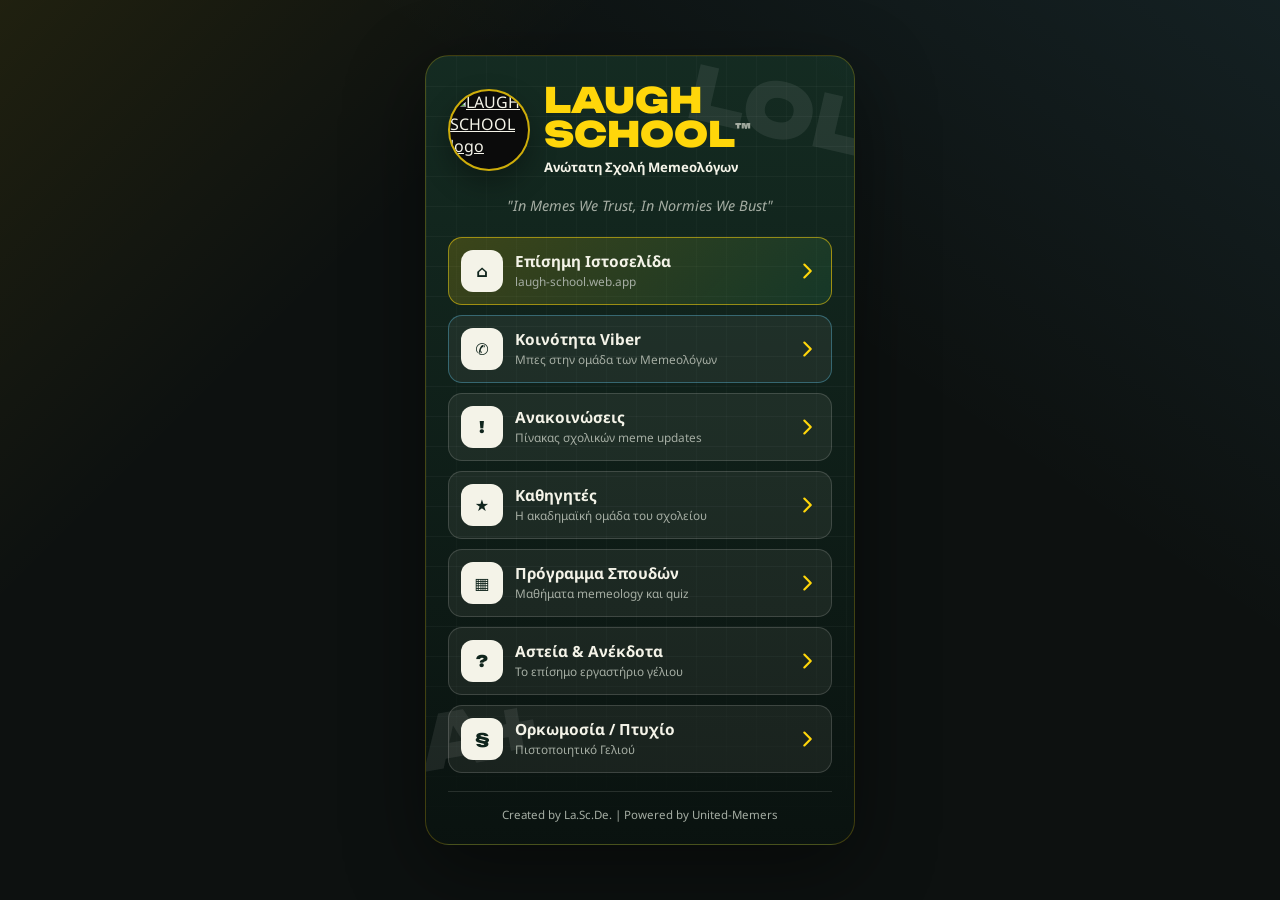
==== index.html @ 83468617 "Initial Upload" ====
<!doctype html>
<html lang="el">
  <head>
    <meta charset="utf-8">
    <meta name="viewport" content="width=device-width, initial-scale=1">
    <title>LAUGH SCHOOL™ Links</title>
    <meta name="description" content="Όλοι οι επίσημοι σύνδεσμοι του LAUGH SCHOOL™ σε μία σελίδα.">
    <meta name="theme-color" content="#0f1814">
    <meta property="og:title" content="LAUGH SCHOOL™ Links">
    <meta property="og:description" content="Επίσημη ιστοσελίδα, Viber κοινότητα, ανακοινώσεις, μαθήματα, αστεία και πτυχίο.">
    <meta property="og:image" content="https://laugh-school.web.app/Laugh%20School%20Logo.jpg">
    <link rel="icon" href="https://laugh-school.web.app/favicon.svg" type="image/svg+xml">
    <link rel="preconnect" href="https://fonts.googleapis.com">
    <link rel="preconnect" href="https://fonts.gstatic.com" crossorigin>
    <link href="https://fonts.googleapis.com/css2?family=Unbounded:wght@500;700;900&family=Noto+Sans:ital,wght@0,400;0,600;0,700;1,500&display=swap" rel="stylesheet">
    <link rel="stylesheet" href="./styles.css">
  </head>
  <body>
    <main class="page-shell">
      <section class="link-card" aria-labelledby="page-title">
        <div class="chalk-grid" aria-hidden="true"></div>

        <header class="brand-header">
          <a class="crest" href="https://laugh-school.web.app/" aria-label="Άνοιγμα επίσημης ιστοσελίδας">
            <img src="https://laugh-school.web.app/Laugh%20School%20Logo.jpg" alt="LAUGH SCHOOL logo">
          </a>
          <div class="brand-copy">
            <h1 id="page-title">LAUGH SCHOOL<span>™</span></h1>
            <p>Ανώτατη Σχολή Memeολόγων</p>
          </div>
        </header>

        <p class="motto">"In Memes We Trust, In Normies We Bust"</p>

        <nav class="link-list" aria-label="Κύριοι σύνδεσμοι">
          <a class="link-row primary" href="https://laugh-school.web.app/">
            <span class="row-icon" aria-hidden="true">⌂</span>
            <span>
              <strong>Επίσημη Ιστοσελίδα</strong>
              <small>laugh-school.web.app</small>
            </span>
            <svg viewBox="0 0 24 24" aria-hidden="true"><path d="M8 5l7 7-7 7"/></svg>
          </a>

          <a class="link-row viber" href="http://invite.viber.com/?g2=AQBeBJ%2FYhyWtNVF2hNrpwoNh4jfIY24UUwSVyfxpVy2DTMB2FSdKjh0he78YkAx4">
            <span class="row-icon" aria-hidden="true">✆</span>
            <span>
              <strong>Κοινότητα Viber</strong>
              <small>Μπες στην ομάδα των Memeολόγων</small>
            </span>
            <svg viewBox="0 0 24 24" aria-hidden="true"><path d="M8 5l7 7-7 7"/></svg>
          </a>

          <a class="link-row" href="https://laugh-school.web.app/#board">
            <span class="row-icon" aria-hidden="true">!</span>
            <span>
              <strong>Ανακοινώσεις</strong>
              <small>Πίνακας σχολικών meme updates</small>
            </span>
            <svg viewBox="0 0 24 24" aria-hidden="true"><path d="M8 5l7 7-7 7"/></svg>
          </a>

          <a class="link-row" href="https://laugh-school.web.app/#admins">
            <span class="row-icon" aria-hidden="true">★</span>
            <span>
              <strong>Καθηγητές</strong>
              <small>Η ακαδημαϊκή ομάδα του σχολείου</small>
            </span>
            <svg viewBox="0 0 24 24" aria-hidden="true"><path d="M8 5l7 7-7 7"/></svg>
          </a>

          <a class="link-row" href="https://laugh-school.web.app/#curriculum">
            <span class="row-icon" aria-hidden="true">▦</span>
            <span>
              <strong>Πρόγραμμα Σπουδών</strong>
              <small>Μαθήματα memeology και quiz</small>
            </span>
            <svg viewBox="0 0 24 24" aria-hidden="true"><path d="M8 5l7 7-7 7"/></svg>
          </a>

          <a class="link-row" href="https://laugh-school.web.app/#anekdota">
            <span class="row-icon" aria-hidden="true">?</span>
            <span>
              <strong>Αστεία &amp; Ανέκδοτα</strong>
              <small>Το επίσημο εργαστήριο γέλιου</small>
            </span>
            <svg viewBox="0 0 24 24" aria-hidden="true"><path d="M8 5l7 7-7 7"/></svg>
          </a>

          <a class="link-row" href="https://laugh-school.web.app/#diploma">
            <span class="row-icon" aria-hidden="true">§</span>
            <span>
              <strong>Ορκωμοσία / Πτυχίο</strong>
              <small>Πιστοποιητικό Γελιού</small>
            </span>
            <svg viewBox="0 0 24 24" aria-hidden="true"><path d="M8 5l7 7-7 7"/></svg>
          </a>
        </nav>

        <footer>
          <p>Created by La.Sc.De. | Powered by United-Memers</p>
        </footer>
      </section>
    </main>
  </body>
</html>
---- styles.css ----
:root {
  --bg: #0d1110;
  --chalk: #10251d;
  --panel: rgba(13, 24, 20, 0.88);
  --panel-strong: rgba(17, 35, 28, 0.96);
  --text: #f4f3e8;
  --muted: #a5ada3;
  --gold: #ffd60a;
  --gold-deep: #f59f00;
  --red: #ff4d5e;
  --blue: #65d4ff;
  --green: #2f9d67;
  --border: rgba(244, 243, 232, 0.16);
  --shadow: 0 24px 80px rgba(0, 0, 0, 0.44);
  --heading: "Unbounded", system-ui, sans-serif;
  --body: "Noto Sans", system-ui, sans-serif;
}

* {
  box-sizing: border-box;
}

html {
  min-height: 100%;
  background: var(--bg);
}

body {
  min-height: 100vh;
  margin: 0;
  color: var(--text);
  font-family: var(--body);
  background:
    linear-gradient(135deg, rgba(255, 214, 10, 0.08), transparent 28%),
    linear-gradient(215deg, rgba(101, 212, 255, 0.08), transparent 36%),
    var(--bg);
}

a {
  color: inherit;
}

.page-shell {
  display: grid;
  width: 100%;
  min-height: 100vh;
  place-items: center;
  padding: 28px 14px;
}

.link-card {
  position: relative;
  width: 100%;
  max-width: 430px;
  overflow: hidden;
  border: 1px solid rgba(255, 214, 10, 0.22);
  border-radius: 24px;
  background: linear-gradient(180deg, rgba(21, 45, 35, 0.96), rgba(10, 19, 16, 0.97));
  box-shadow: var(--shadow);
  padding: 24px 18px 18px;
  isolation: isolate;
}

.chalk-grid {
  position: absolute;
  inset: 0;
  z-index: -1;
  background:
    linear-gradient(rgba(255, 255, 255, 0.035) 1px, transparent 1px),
    linear-gradient(90deg, rgba(255, 255, 255, 0.025) 1px, transparent 1px);
  background-size: 30px 30px;
  mask-image: linear-gradient(#000 0 72%, transparent);
}

.link-card::before,
.link-card::after {
  position: absolute;
  z-index: -1;
  color: rgba(255, 255, 255, 0.08);
  font-family: var(--heading);
  font-size: 4.6rem;
  font-weight: 900;
  line-height: 1;
}

.link-card::before {
  content: "LOL";
  top: 18px;
  right: -18px;
  transform: rotate(13deg);
}

.link-card::after {
  content: "A+";
  bottom: 72px;
  left: -8px;
  transform: rotate(-10deg);
}

.brand-header {
  display: grid;
  grid-template-columns: 82px 1fr;
  gap: 14px;
  align-items: center;
}

.crest {
  display: grid;
  width: 82px;
  height: 82px;
  place-items: center;
  overflow: hidden;
  border: 2px solid rgba(255, 214, 10, 0.8);
  border-radius: 50%;
  background: #0b0b0b;
  box-shadow: 0 12px 28px rgba(0, 0, 0, 0.32);
}

.crest img {
  width: 100%;
  height: 100%;
  object-fit: cover;
}

.brand-copy h1 {
  margin: 0;
  color: var(--gold);
  font-family: var(--heading);
  font-size: clamp(1.45rem, 8vw, 2.18rem);
  font-weight: 900;
  line-height: 0.96;
  letter-spacing: 0;
}

.brand-copy h1 span {
  color: rgba(244, 243, 232, 0.62);
  font-size: 0.42em;
  vertical-align: super;
}

.brand-copy p,
.motto,
footer p {
  margin: 0;
}

.brand-copy p {
  margin-top: 8px;
  color: var(--text);
  font-size: 0.82rem;
  font-weight: 700;
  line-height: 1.35;
}

.motto {
  margin-top: 18px;
  color: var(--muted);
  font-size: 0.9rem;
  font-style: italic;
  line-height: 1.55;
  text-align: center;
}

.link-list {
  display: grid;
  gap: 10px;
  margin-top: 20px;
}

.link-row {
  display: grid;
  grid-template-columns: 42px 1fr 22px;
  gap: 12px;
  align-items: center;
  min-height: 68px;
  border: 1px solid var(--border);
  border-radius: 14px;
  background: rgba(244, 243, 232, 0.064);
  padding: 10px 12px;
  text-decoration: none;
  transition: border-color 180ms ease, background 180ms ease, transform 180ms ease;
}

.link-row:hover,
.link-row:focus-visible {
  border-color: rgba(255, 214, 10, 0.68);
  background: rgba(255, 214, 10, 0.11);
  transform: translateY(-2px);
  outline: none;
}

.link-row.primary {
  border-color: rgba(255, 214, 10, 0.52);
  background: linear-gradient(135deg, rgba(255, 214, 10, 0.18), rgba(47, 157, 103, 0.16));
}

.link-row.viber {
  border-color: rgba(101, 212, 255, 0.34);
}

.row-icon {
  display: grid;
  width: 42px;
  height: 42px;
  place-items: center;
  border-radius: 12px;
  background: #f4f3e8;
  color: #10251d;
  font-family: var(--heading);
  font-size: 1rem;
  font-weight: 900;
}

.link-row strong,
.link-row small {
  display: block;
}

.link-row strong {
  color: var(--text);
  font-size: 0.96rem;
  line-height: 1.25;
}

.link-row small {
  margin-top: 3px;
  color: var(--muted);
  font-size: 0.74rem;
  line-height: 1.32;
}

.link-row svg {
  width: 22px;
  height: 22px;
  fill: none;
  stroke: var(--gold);
  stroke-linecap: round;
  stroke-linejoin: round;
  stroke-width: 2.4;
}

footer {
  margin-top: 18px;
  border-top: 1px solid rgba(244, 243, 232, 0.12);
  padding-top: 14px;
  text-align: center;
}

footer p {
  color: var(--muted);
  font-size: 0.72rem;
  line-height: 1.55;
}

@media (max-width: 360px) {
  .page-shell {
    padding: 12px 8px;
  }

  .link-card {
    border-radius: 18px;
    padding: 18px 12px 14px;
  }

  .brand-header {
    grid-template-columns: 68px 1fr;
  }

  .crest {
    width: 68px;
    height: 68px;
  }

  .link-row {
    grid-template-columns: 36px 1fr 18px;
    gap: 10px;
    padding: 9px 10px;
  }

  .row-icon {
    width: 36px;
    height: 36px;
  }
}

@media (min-width: 760px) {
  .page-shell {
    padding: 48px;
  }

  .link-card {
    width: 460px;
    padding: 28px 22px 20px;
  }
}

@media (prefers-reduced-motion: reduce) {
  *,
  *::before,
  *::after {
    scroll-behavior: auto !important;
    transition-duration: 0.01ms !important;
  }
}
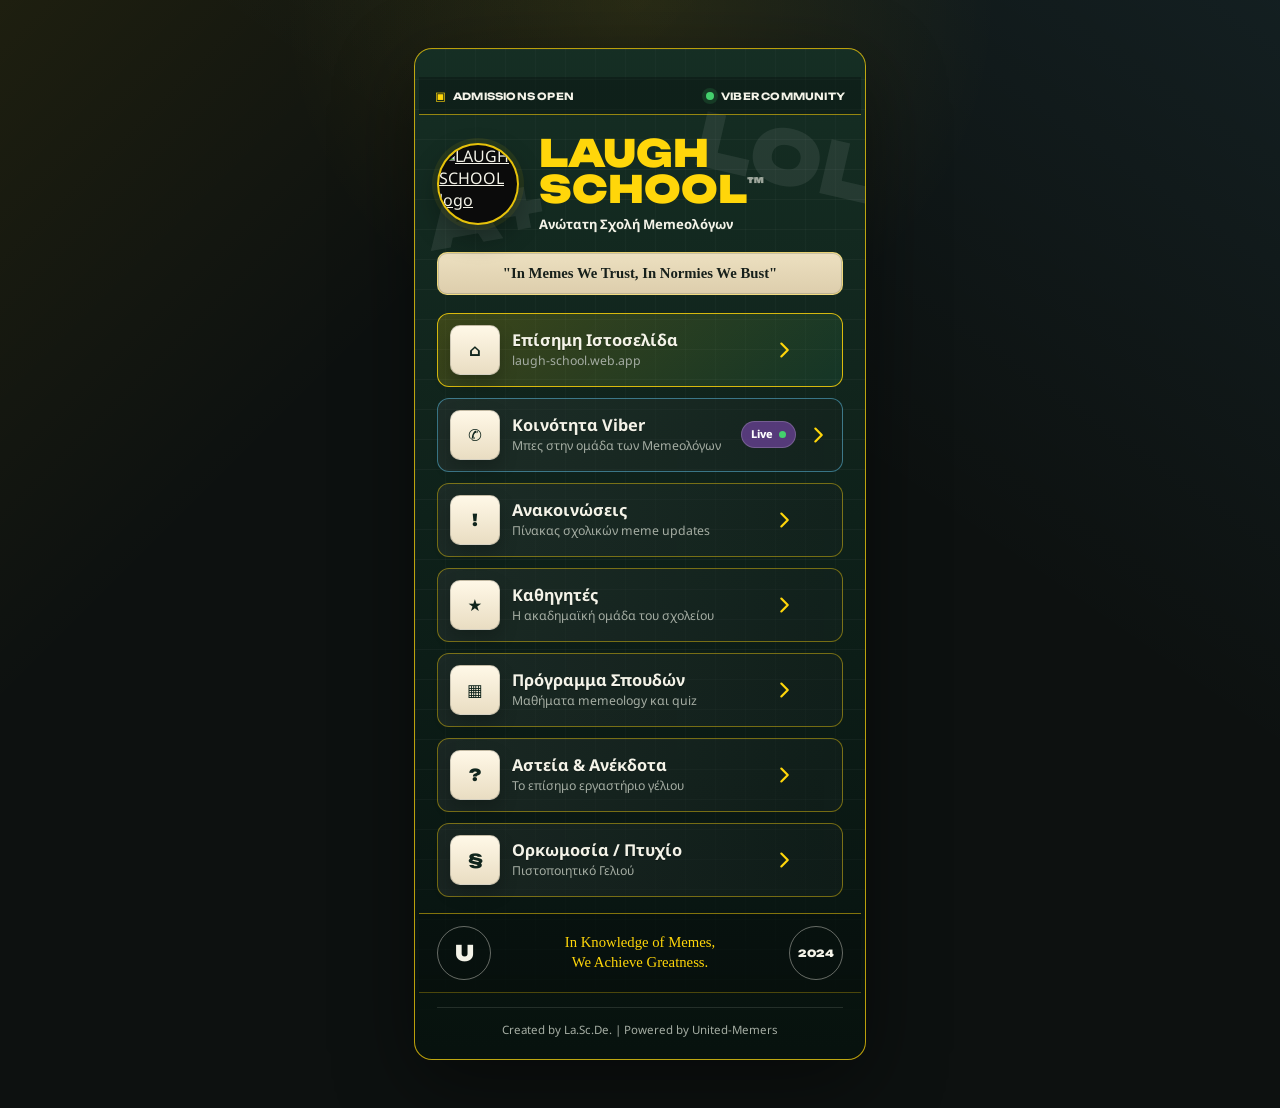
==== commit dc6dacbf: "Update" ====
--- a/index.html
+++ b/index.html
@@ -19,6 +19,10 @@
     <main class="page-shell">
       <section class="link-card" aria-labelledby="page-title">
         <div class="chalk-grid" aria-hidden="true"></div>
+        <div class="top-strip" aria-label="School status">
+          <span><span class="mini-icon" aria-hidden="true">▣</span> Admissions Open</span>
+          <span><span class="viber-dot" aria-hidden="true"></span> Viber Community</span>
+        </div>
 
         <header class="brand-header">
           <a class="crest" href="https://laugh-school.web.app/" aria-label="Άνοιγμα επίσημης ιστοσελίδας">
@@ -48,6 +52,7 @@
               <strong>Κοινότητα Viber</strong>
               <small>Μπες στην ομάδα των Memeολόγων</small>
             </span>
+            <em aria-label="Live community">Live</em>
             <svg viewBox="0 0 24 24" aria-hidden="true"><path d="M8 5l7 7-7 7"/></svg>
           </a>
 
@@ -97,6 +102,12 @@
           </a>
         </nav>
 
+        <aside class="seal-row" aria-label="Memeology motto">
+          <span class="seal-mark" aria-hidden="true">U</span>
+          <p>In Knowledge of Memes,<br>We Achieve Greatness.</p>
+          <span class="seal-year" aria-hidden="true">2024</span>
+        </aside>
+
         <footer>
           <p>Created by La.Sc.De. | Powered by United-Memers</p>
         </footer>
--- a/styles.css
+++ b/styles.css
@@ -31,8 +31,9 @@
   color: var(--text);
   font-family: var(--body);
   background:
-    linear-gradient(135deg, rgba(255, 214, 10, 0.08), transparent 28%),
-    linear-gradient(215deg, rgba(101, 212, 255, 0.08), transparent 36%),
+    radial-gradient(circle at 50% 0%, rgba(255, 214, 10, 0.1), transparent 28%),
+    linear-gradient(135deg, rgba(255, 214, 10, 0.07), transparent 30%),
+    linear-gradient(215deg, rgba(101, 212, 255, 0.07), transparent 38%),
     var(--bg);
 }
 
@@ -51,13 +52,15 @@
 .link-card {
   position: relative;
   width: 100%;
-  max-width: 430px;
+  max-width: 452px;
   overflow: hidden;
-  border: 1px solid rgba(255, 214, 10, 0.22);
-  border-radius: 24px;
-  background: linear-gradient(180deg, rgba(21, 45, 35, 0.96), rgba(10, 19, 16, 0.97));
+  border: 1px solid rgba(255, 214, 10, 0.72);
+  border-radius: 18px;
+  background:
+    linear-gradient(180deg, rgba(21, 47, 36, 0.96), rgba(7, 17, 14, 0.985)),
+    #10251d;
   box-shadow: var(--shadow);
-  padding: 24px 18px 18px;
+  padding: 0 18px 18px;
   isolation: isolate;
 }
 
@@ -85,22 +88,59 @@
 
 .link-card::before {
   content: "LOL";
-  top: 18px;
-  right: -18px;
+  top: 72px;
+  right: -14px;
   transform: rotate(13deg);
 }
 
 .link-card::after {
   content: "A+";
-  bottom: 72px;
-  left: -8px;
+  top: 128px;
+  left: 10px;
   transform: rotate(-10deg);
 }
 
+.top-strip {
+  display: flex;
+  align-items: center;
+  justify-content: space-between;
+  margin: 0 -18px 20px;
+  border-bottom: 1px solid rgba(255, 214, 10, 0.56);
+  background: rgba(7, 17, 14, 0.44);
+  color: var(--text);
+  font-family: var(--heading);
+  font-size: 0.62rem;
+  font-weight: 700;
+  letter-spacing: 0.02em;
+  min-height: 38px;
+  padding: 0 16px;
+  text-transform: uppercase;
+}
+
+.top-strip span {
+  display: inline-flex;
+  align-items: center;
+  gap: 7px;
+  white-space: nowrap;
+}
+
+.mini-icon {
+  color: var(--gold);
+  font-size: 0.72rem;
+}
+
+.viber-dot {
+  width: 8px;
+  height: 8px;
+  border-radius: 999px;
+  background: #44d06d;
+  box-shadow: 0 0 0 4px rgba(68, 208, 109, 0.14);
+}
+
 .brand-header {
   display: grid;
-  grid-template-columns: 82px 1fr;
-  gap: 14px;
+  grid-template-columns: 86px 1fr;
+  gap: 16px;
   align-items: center;
 }
 
@@ -108,12 +148,13 @@
   display: grid;
   width: 82px;
   height: 82px;
-  place-items: center;
   overflow: hidden;
-  border: 2px solid rgba(255, 214, 10, 0.8);
+  border: 2px solid rgba(255, 214, 10, 0.9);
   border-radius: 50%;
   background: #0b0b0b;
-  box-shadow: 0 12px 28px rgba(0, 0, 0, 0.32);
+  box-shadow:
+    0 12px 28px rgba(0, 0, 0, 0.32),
+    0 0 0 5px rgba(255, 214, 10, 0.08);
 }
 
 .crest img {
@@ -126,7 +167,7 @@
   margin: 0;
   color: var(--gold);
   font-family: var(--heading);
-  font-size: clamp(1.45rem, 8vw, 2.18rem);
+  font-size: clamp(1.55rem, 8.4vw, 2.35rem);
   font-weight: 900;
   line-height: 0.96;
   letter-spacing: 0;
@@ -145,7 +186,7 @@
 }
 
 .brand-copy p {
-  margin-top: 8px;
+  margin-top: 9px;
   color: var(--text);
   font-size: 0.82rem;
   font-weight: 700;
@@ -154,28 +195,37 @@
 
 .motto {
   margin-top: 18px;
-  color: var(--muted);
-  font-size: 0.9rem;
-  font-style: italic;
-  line-height: 1.55;
+  border: 1px solid rgba(255, 214, 10, 0.34);
+  border-radius: 10px;
+  background: linear-gradient(180deg, rgba(246, 232, 199, 0.96), rgba(230, 213, 178, 0.96));
+  box-shadow: inset 0 0 0 1px rgba(18, 28, 23, 0.16);
+  color: #17201b;
+  font-family: Georgia, "Times New Roman", serif;
+  font-size: 0.92rem;
+  font-weight: 700;
+  font-style: normal;
+  line-height: 1.42;
+  padding: 10px 12px;
   text-align: center;
 }
 
 .link-list {
   display: grid;
-  gap: 10px;
-  margin-top: 20px;
+  gap: 11px;
+  margin-top: 18px;
 }
 
 .link-row {
   display: grid;
-  grid-template-columns: 42px 1fr 22px;
+  grid-template-columns: 50px 1fr auto 22px;
   gap: 12px;
   align-items: center;
-  min-height: 68px;
-  border: 1px solid var(--border);
-  border-radius: 14px;
-  background: rgba(244, 243, 232, 0.064);
+  min-height: 74px;
+  border: 1px solid rgba(255, 214, 10, 0.42);
+  border-radius: 12px;
+  background:
+    linear-gradient(90deg, rgba(244, 243, 232, 0.075), rgba(244, 243, 232, 0.03)),
+    rgba(7, 20, 16, 0.38);
   padding: 10px 12px;
   text-decoration: none;
   transition: border-color 180ms ease, background 180ms ease, transform 180ms ease;
@@ -183,31 +233,35 @@
 
 .link-row:hover,
 .link-row:focus-visible {
-  border-color: rgba(255, 214, 10, 0.68);
-  background: rgba(255, 214, 10, 0.11);
+  border-color: rgba(255, 214, 10, 0.9);
+  background:
+    linear-gradient(90deg, rgba(255, 214, 10, 0.13), rgba(244, 243, 232, 0.04)),
+    rgba(7, 20, 16, 0.58);
   transform: translateY(-2px);
   outline: none;
 }
 
 .link-row.primary {
-  border-color: rgba(255, 214, 10, 0.52);
-  background: linear-gradient(135deg, rgba(255, 214, 10, 0.18), rgba(47, 157, 103, 0.16));
+  border-color: rgba(255, 214, 10, 0.82);
+  background: linear-gradient(135deg, rgba(255, 214, 10, 0.18), rgba(47, 157, 103, 0.14));
 }
 
 .link-row.viber {
-  border-color: rgba(101, 212, 255, 0.34);
+  border-color: rgba(101, 212, 255, 0.46);
 }
 
 .row-icon {
   display: grid;
-  width: 42px;
-  height: 42px;
+  width: 50px;
+  height: 50px;
   place-items: center;
-  border-radius: 12px;
-  background: #f4f3e8;
+  border: 1px solid rgba(23, 32, 27, 0.18);
+  border-radius: 10px;
+  background: linear-gradient(180deg, #fff8e7, #e9ddc2);
+  box-shadow: 0 8px 18px rgba(0, 0, 0, 0.22);
   color: #10251d;
   font-family: var(--heading);
-  font-size: 1rem;
+  font-size: 1.03rem;
   font-weight: 900;
 }
 
@@ -218,15 +272,39 @@
 
 .link-row strong {
   color: var(--text);
-  font-size: 0.96rem;
+  font-size: 1.02rem;
   line-height: 1.25;
+  text-shadow: 0 1px 0 rgba(0, 0, 0, 0.28);
 }
 
 .link-row small {
   margin-top: 3px;
   color: var(--muted);
-  font-size: 0.74rem;
+  font-size: 0.77rem;
   line-height: 1.32;
+}
+
+.link-row em {
+  display: inline-flex;
+  align-items: center;
+  gap: 6px;
+  border: 1px solid rgba(255, 255, 255, 0.18);
+  border-radius: 999px;
+  background: rgba(111, 67, 157, 0.72);
+  color: #fff;
+  font-size: 0.68rem;
+  font-style: normal;
+  font-weight: 800;
+  line-height: 1;
+  padding: 7px 9px;
+}
+
+.link-row em::after {
+  content: "";
+  width: 7px;
+  height: 7px;
+  border-radius: 999px;
+  background: #44d06d;
 }
 
 .link-row svg {
@@ -240,9 +318,9 @@
 }
 
 footer {
-  margin-top: 18px;
+  margin-top: 14px;
   border-top: 1px solid rgba(244, 243, 232, 0.12);
-  padding-top: 14px;
+  padding-top: 13px;
   text-align: center;
 }
 
@@ -252,6 +330,48 @@
   line-height: 1.55;
 }
 
+.seal-row {
+  display: grid;
+  grid-template-columns: 54px 1fr 54px;
+  gap: 12px;
+  align-items: center;
+  margin: 16px -18px 0;
+  border-top: 1px solid rgba(255, 214, 10, 0.5);
+  border-bottom: 1px solid rgba(255, 214, 10, 0.28);
+  background: rgba(0, 0, 0, 0.18);
+  padding: 12px 18px;
+  text-align: center;
+}
+
+.seal-row p {
+  margin: 0;
+  color: var(--gold);
+  font-family: Georgia, "Times New Roman", serif;
+  font-size: 0.92rem;
+  line-height: 1.32;
+}
+
+.seal-mark,
+.seal-year {
+  display: grid;
+  width: 54px;
+  height: 54px;
+  place-items: center;
+  border: 1px solid rgba(244, 243, 232, 0.4);
+  border-radius: 50%;
+  color: var(--text);
+  font-family: var(--heading);
+  font-weight: 900;
+}
+
+.seal-mark {
+  font-size: 1.35rem;
+}
+
+.seal-year {
+  font-size: 0.62rem;
+}
+
 @media (max-width: 360px) {
   .page-shell {
     padding: 12px 8px;
@@ -259,11 +379,23 @@
 
   .link-card {
     border-radius: 18px;
-    padding: 18px 12px 14px;
+    padding: 0 12px 14px;
+  }
+
+  .top-strip,
+  .seal-row {
+    margin-left: -12px;
+    margin-right: -12px;
+  }
+
+  .top-strip {
+    font-size: 0.54rem;
+    padding: 0 10px;
   }
 
   .brand-header {
     grid-template-columns: 68px 1fr;
+    gap: 12px;
   }
 
   .crest {
@@ -272,14 +404,18 @@
   }
 
   .link-row {
-    grid-template-columns: 36px 1fr 18px;
+    grid-template-columns: 38px 1fr auto 18px;
     gap: 10px;
     padding: 9px 10px;
   }
 
   .row-icon {
-    width: 36px;
-    height: 36px;
+    width: 38px;
+    height: 38px;
+  }
+
+  .link-row em {
+    display: none;
   }
 }
 
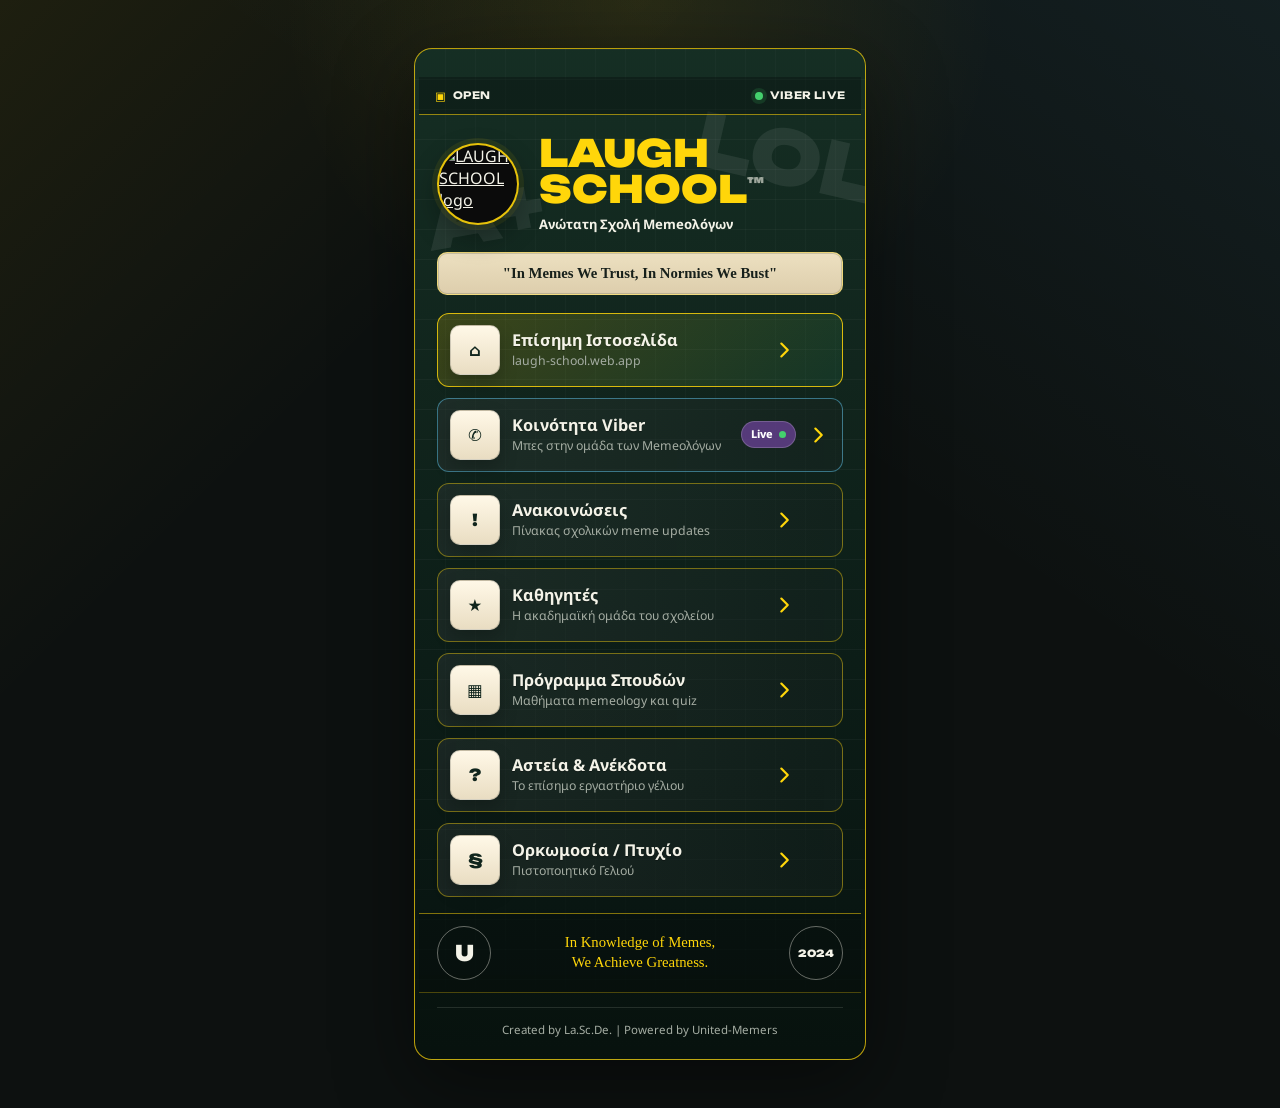
==== commit 14e57d97: "UPDATE" ====
--- a/index.html
+++ b/index.html
@@ -20,8 +20,8 @@
       <section class="link-card" aria-labelledby="page-title">
         <div class="chalk-grid" aria-hidden="true"></div>
         <div class="top-strip" aria-label="School status">
-          <span><span class="mini-icon" aria-hidden="true">▣</span> Admissions Open</span>
-          <span><span class="viber-dot" aria-hidden="true"></span> Viber Community</span>
+          <span><span class="mini-icon" aria-hidden="true">▣</span> Open</span>
+          <span><span class="viber-dot" aria-hidden="true"></span> Viber Live</span>
         </div>
 
         <header class="brand-header">
--- a/styles.css
+++ b/styles.css
@@ -109,7 +109,7 @@
   background: rgba(7, 17, 14, 0.44);
   color: var(--text);
   font-family: var(--heading);
-  font-size: 0.62rem;
+  font-size: 0.64rem;
   font-weight: 700;
   letter-spacing: 0.02em;
   min-height: 38px;
@@ -389,7 +389,7 @@
   }
 
   .top-strip {
-    font-size: 0.54rem;
+    font-size: 0.58rem;
     padding: 0 10px;
   }
 
@@ -416,6 +416,85 @@
 
   .link-row em {
     display: none;
+  }
+}
+
+@media (max-width: 480px) {
+  .page-shell {
+    padding-top: 28px;
+    padding-bottom: 28px;
+  }
+
+  .link-card {
+    max-width: 430px;
+    padding-left: 18px;
+    padding-right: 18px;
+  }
+
+  .top-strip {
+    min-height: 38px;
+  }
+
+  .brand-header {
+    grid-template-columns: 78px 1fr;
+    gap: 12px;
+  }
+
+  .crest {
+    width: 78px;
+    height: 78px;
+  }
+
+  .brand-copy h1 {
+    font-size: clamp(1.55rem, 11vw, 2.28rem);
+  }
+
+  .brand-copy p {
+    font-size: 0.78rem;
+  }
+
+  .motto {
+    margin-top: 14px;
+    font-size: 0.84rem;
+    padding: 8px 10px;
+  }
+
+  .link-list {
+    gap: 9px;
+    margin-top: 18px;
+  }
+
+  .link-row {
+    grid-template-columns: 46px 1fr auto 18px;
+    min-height: 64px;
+    padding: 8px 10px;
+  }
+
+  .row-icon {
+    width: 46px;
+    height: 46px;
+  }
+
+  .link-row strong {
+    font-size: 0.94rem;
+  }
+
+  .link-row small {
+    font-size: 0.7rem;
+  }
+
+  .link-row em {
+    font-size: 0.63rem;
+    padding: 6px 8px;
+  }
+
+  .seal-row {
+    display: none;
+  }
+
+  footer {
+    margin-top: 12px;
+    padding-top: 12px;
   }
 }
 
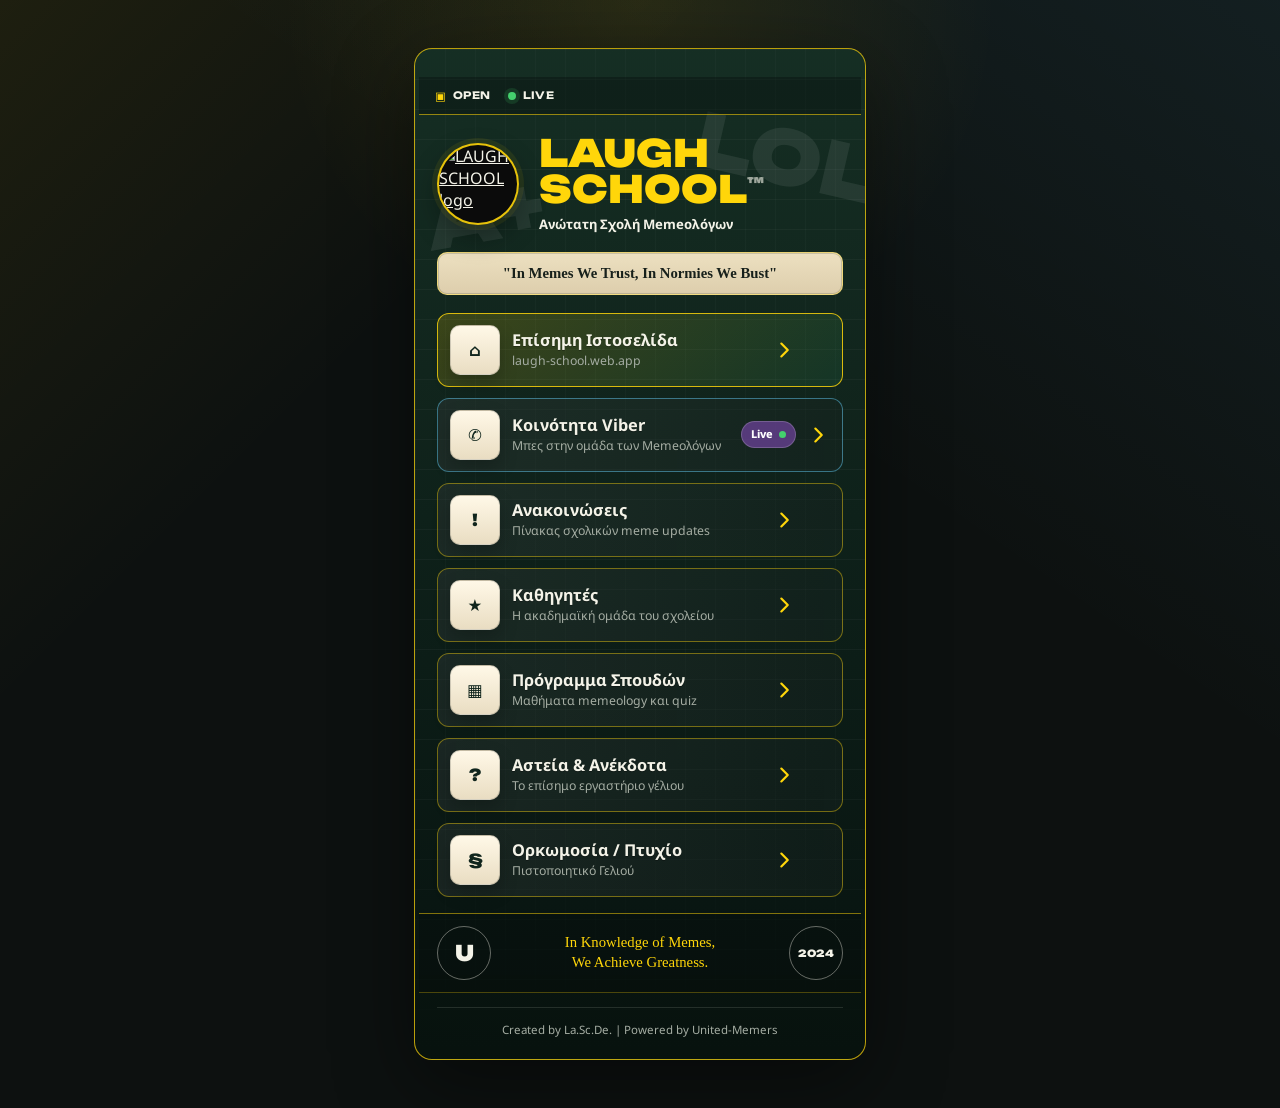
==== commit 80c5780a: "UPDATE" ====
--- a/index.html
+++ b/index.html
@@ -21,7 +21,7 @@
         <div class="chalk-grid" aria-hidden="true"></div>
         <div class="top-strip" aria-label="School status">
           <span><span class="mini-icon" aria-hidden="true">▣</span> Open</span>
-          <span><span class="viber-dot" aria-hidden="true"></span> Viber Live</span>
+          <span><span class="viber-dot" aria-hidden="true"></span> Live</span>
         </div>
 
         <header class="brand-header">
--- a/styles.css
+++ b/styles.css
@@ -103,7 +103,8 @@
 .top-strip {
   display: flex;
   align-items: center;
-  justify-content: space-between;
+  justify-content: flex-start;
+  gap: 18px;
   margin: 0 -18px 20px;
   border-bottom: 1px solid rgba(255, 214, 10, 0.56);
   background: rgba(7, 17, 14, 0.44);
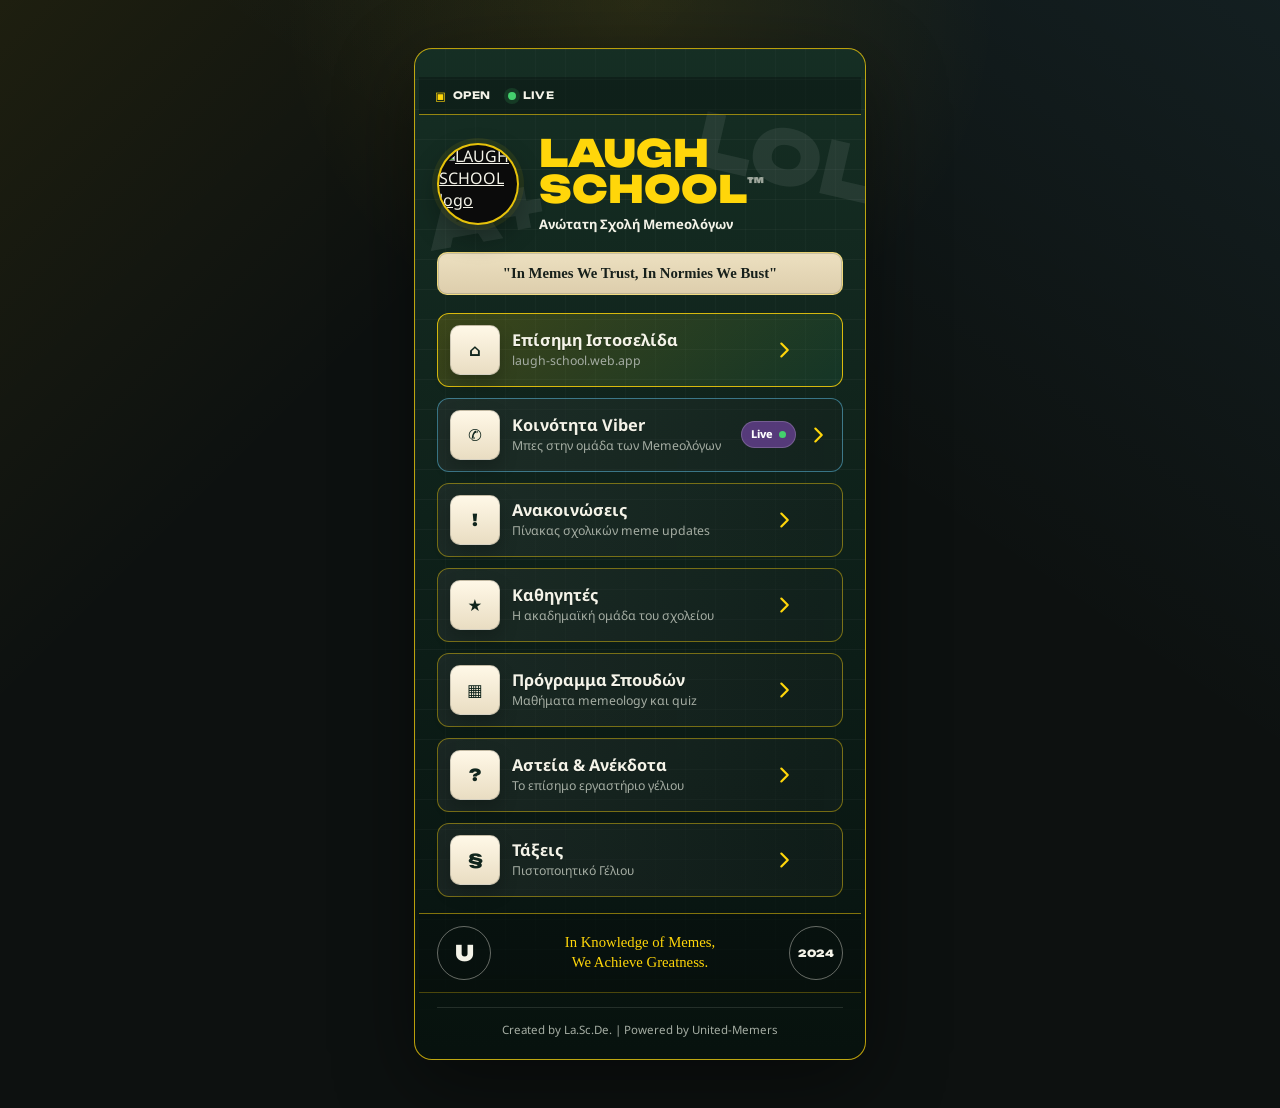
==== commit 2579a599: "UPDATE" ====
--- a/index.html
+++ b/index.html
@@ -92,11 +92,11 @@
             <svg viewBox="0 0 24 24" aria-hidden="true"><path d="M8 5l7 7-7 7"/></svg>
           </a>
 
-          <a class="link-row" href="https://laugh-school.web.app/#diploma">
+          <a class="link-row" href="https://laugh-school.web.app/classes.html">
             <span class="row-icon" aria-hidden="true">§</span>
             <span>
-              <strong>Ορκωμοσία / Πτυχίο</strong>
-              <small>Πιστοποιητικό Γελιού</small>
+              <strong>Τάξεις</strong>
+              <small>Πιστοποιητικό Γέλιου</small>
             </span>
             <svg viewBox="0 0 24 24" aria-hidden="true"><path d="M8 5l7 7-7 7"/></svg>
           </a>
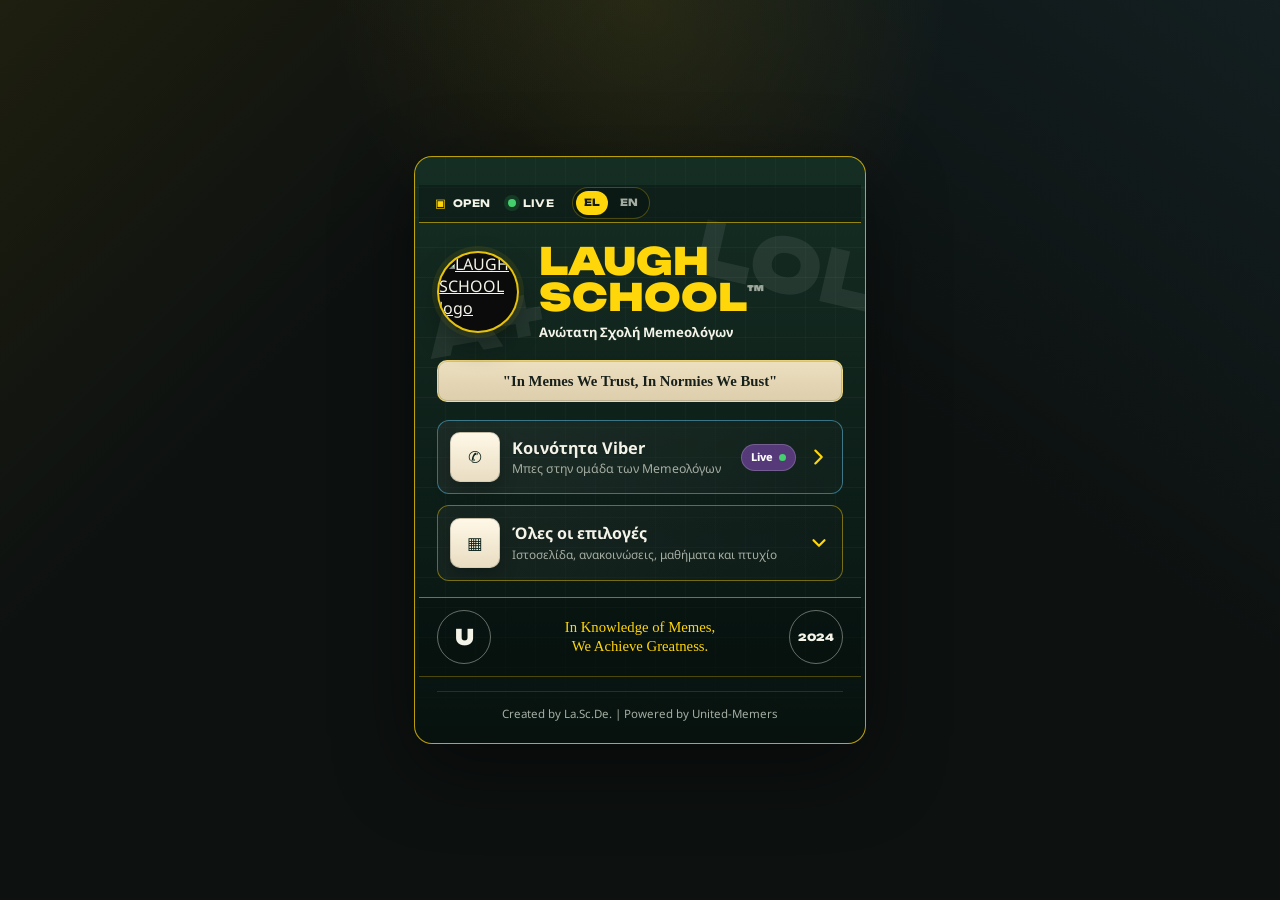
==== commit 6f1a0b46: "DEPLOY" ====
--- a/index.html
+++ b/index.html
@@ -20,8 +20,12 @@
       <section class="link-card" aria-labelledby="page-title">
         <div class="chalk-grid" aria-hidden="true"></div>
         <div class="top-strip" aria-label="School status">
-          <span><span class="mini-icon" aria-hidden="true">▣</span> Open</span>
-          <span><span class="viber-dot" aria-hidden="true"></span> Live</span>
+          <span><span class="mini-icon" aria-hidden="true">▣</span> <span data-i18n="statusOpen">Open</span></span>
+          <span><span class="viber-dot" aria-hidden="true"></span> <span data-i18n="statusLive">Live</span></span>
+          <div class="language-switch" aria-label="Language">
+            <button class="active" type="button" data-lang="el">EL</button>
+            <button type="button" data-lang="en">EN</button>
+          </div>
         </div>
 
         <header class="brand-header">
@@ -30,81 +34,88 @@
           </a>
           <div class="brand-copy">
             <h1 id="page-title">LAUGH SCHOOL<span>™</span></h1>
-            <p>Ανώτατη Σχολή Memeολόγων</p>
+            <p data-i18n="subtitle">Ανώτατη Σχολή Memeολόγων</p>
           </div>
         </header>
 
         <p class="motto">"In Memes We Trust, In Normies We Bust"</p>
 
         <nav class="link-list" aria-label="Κύριοι σύνδεσμοι">
-          <a class="link-row primary" href="https://laugh-school.web.app/">
-            <span class="row-icon" aria-hidden="true">⌂</span>
+          <a class="link-row viber" href="http://invite.viber.com/?g2=AQBeBJ%2FYhyWtNVF2hNrpwoNh4jfIY24UUwSVyfxpVy2DTMB2FSdKjh0he78YkAx4">
+            <span class="row-icon" aria-hidden="true">✆</span>
             <span>
-              <strong>Επίσημη Ιστοσελίδα</strong>
-              <small>laugh-school.web.app</small>
+              <strong data-i18n="viberTitle">Κοινότητα Viber</strong>
+              <small data-i18n="viberDesc">Μπες στην ομάδα των Memeολόγων</small>
             </span>
+            <em aria-label="Live community" data-i18n="liveBadge">Live</em>
             <svg viewBox="0 0 24 24" aria-hidden="true"><path d="M8 5l7 7-7 7"/></svg>
           </a>
 
-          <a class="link-row viber" href="http://invite.viber.com/?g2=AQBeBJ%2FYhyWtNVF2hNrpwoNh4jfIY24UUwSVyfxpVy2DTMB2FSdKjh0he78YkAx4">
-            <span class="row-icon" aria-hidden="true">✆</span>
-            <span>
-              <strong>Κοινότητα Viber</strong>
-              <small>Μπες στην ομάδα των Memeολόγων</small>
-            </span>
-            <em aria-label="Live community">Live</em>
-            <svg viewBox="0 0 24 24" aria-hidden="true"><path d="M8 5l7 7-7 7"/></svg>
-          </a>
+          <details class="options-dropdown">
+            <summary>
+              <span class="row-icon" aria-hidden="true">▦</span>
+              <span>
+                <strong data-i18n="dropdownTitle">Όλες οι επιλογές</strong>
+                <small data-i18n="dropdownDesc">Ιστοσελίδα, ανακοινώσεις, μαθήματα και πτυχίο</small>
+              </span>
+              <svg viewBox="0 0 24 24" aria-hidden="true"><path d="M6 9l6 6 6-6"/></svg>
+            </summary>
 
-          <a class="link-row" href="https://laugh-school.web.app/#board">
-            <span class="row-icon" aria-hidden="true">!</span>
-            <span>
-              <strong>Ανακοινώσεις</strong>
-              <small>Πίνακας σχολικών meme updates</small>
-            </span>
-            <svg viewBox="0 0 24 24" aria-hidden="true"><path d="M8 5l7 7-7 7"/></svg>
-          </a>
+            <div class="dropdown-panel">
+              <a class="option-row primary" href="https://laugh-school.web.app/">
+                <span class="option-icon" aria-hidden="true">⌂</span>
+                <span>
+                  <strong data-i18n="siteTitle">Επίσημη Ιστοσελίδα</strong>
+                  <small>laugh-school.web.app</small>
+                </span>
+              </a>
 
-          <a class="link-row" href="https://laugh-school.web.app/#admins">
-            <span class="row-icon" aria-hidden="true">★</span>
-            <span>
-              <strong>Καθηγητές</strong>
-              <small>Η ακαδημαϊκή ομάδα του σχολείου</small>
-            </span>
-            <svg viewBox="0 0 24 24" aria-hidden="true"><path d="M8 5l7 7-7 7"/></svg>
-          </a>
+              <a class="option-row" href="https://laugh-school.web.app/#board">
+                <span class="option-icon" aria-hidden="true">!</span>
+                <span>
+                  <strong data-i18n="boardTitle">Ανακοινώσεις</strong>
+                  <small data-i18n="boardDesc">Πίνακας σχολικών meme updates</small>
+                </span>
+              </a>
 
-          <a class="link-row" href="https://laugh-school.web.app/#curriculum">
-            <span class="row-icon" aria-hidden="true">▦</span>
-            <span>
-              <strong>Πρόγραμμα Σπουδών</strong>
-              <small>Μαθήματα memeology και quiz</small>
-            </span>
-            <svg viewBox="0 0 24 24" aria-hidden="true"><path d="M8 5l7 7-7 7"/></svg>
-          </a>
+              <a class="option-row" href="https://laugh-school.web.app/#admins">
+                <span class="option-icon" aria-hidden="true">★</span>
+                <span>
+                  <strong data-i18n="teachersTitle">Καθηγητές</strong>
+                  <small data-i18n="teachersDesc">Η ακαδημαϊκή ομάδα του σχολείου</small>
+                </span>
+              </a>
 
-          <a class="link-row" href="https://laugh-school.web.app/#anekdota">
-            <span class="row-icon" aria-hidden="true">?</span>
-            <span>
-              <strong>Αστεία &amp; Ανέκδοτα</strong>
-              <small>Το επίσημο εργαστήριο γέλιου</small>
-            </span>
-            <svg viewBox="0 0 24 24" aria-hidden="true"><path d="M8 5l7 7-7 7"/></svg>
-          </a>
+              <a class="option-row" href="https://laugh-school.web.app/#curriculum">
+                <span class="option-icon" aria-hidden="true">▦</span>
+                <span>
+                  <strong data-i18n="curriculumTitle">Πρόγραμμα Σπουδών</strong>
+                  <small data-i18n="curriculumDesc">Μαθήματα memeology και quiz</small>
+                </span>
+              </a>
 
-          <a class="link-row" href="https://laugh-school.web.app/classes.html">
-            <span class="row-icon" aria-hidden="true">§</span>
-            <span>
-              <strong>Τάξεις</strong>
-              <small>Πιστοποιητικό Γέλιου</small>
-            </span>
-            <svg viewBox="0 0 24 24" aria-hidden="true"><path d="M8 5l7 7-7 7"/></svg>
-          </a>
+              <a class="option-row" href="https://laugh-school.web.app/#anekdota">
+                <span class="option-icon" aria-hidden="true">?</span>
+                <span>
+                  <strong data-i18n="jokesTitle">Αστεία &amp; Ανέκδοτα</strong>
+                  <small data-i18n="jokesDesc">Το επίσημο εργαστήριο γέλιου</small>
+                </span>
+              </a>
+
+              <a class="option-row" href="https://laugh-school.web.app/classes.html">
+                <span class="option-icon" aria-hidden="true">§</span>
+                <span>
+                  <strong data-i18n="classesTitle">Τάξεις</strong>
+                  <small data-i18n="classesDesc">Πιστοποιητικό Γέλιου</small>
+                </span>
+              </a>
+            </div>
+          </details>
         </nav>
 
         <aside class="seal-row" aria-label="Memeology motto">
           <span class="seal-mark" aria-hidden="true">U</span>
-          <p>In Knowledge of Memes,<br>We Achieve Greatness.</p>
+          <p data-i18n="sealText">In Knowledge of Memes,<br>We Achieve Greatness.</p>
           <span class="seal-year" aria-hidden="true">2024</span>
         </aside>
 
@@ -113,5 +124,6 @@
         </footer>
       </section>
     </main>
+    <script src="./script.js"></script>
   </body>
 </html>
--- a/styles.css
+++ b/styles.css
@@ -125,6 +125,36 @@
   white-space: nowrap;
 }
 
+.language-switch {
+  display: inline-flex;
+  gap: 4px;
+  border: 1px solid rgba(255, 214, 10, 0.26);
+  border-radius: 999px;
+  background: rgba(0, 0, 0, 0.22);
+  padding: 3px;
+}
+
+.language-switch button {
+  min-width: 32px;
+  border: 0;
+  border-radius: 999px;
+  background: transparent;
+  color: var(--muted);
+  cursor: pointer;
+  font: 800 0.62rem/1 var(--heading);
+  padding: 7px 8px;
+}
+
+.language-switch button.active {
+  background: var(--gold);
+  color: #111c17;
+}
+
+.language-switch button:focus-visible {
+  outline: 2px solid var(--blue);
+  outline-offset: 2px;
+}
+
 .mini-icon {
   color: var(--gold);
   font-size: 0.72rem;
@@ -318,6 +348,119 @@
   stroke-width: 2.4;
 }
 
+.options-dropdown {
+  border: 1px solid rgba(255, 214, 10, 0.42);
+  border-radius: 12px;
+  background:
+    linear-gradient(90deg, rgba(244, 243, 232, 0.06), rgba(244, 243, 232, 0.025)),
+    rgba(7, 20, 16, 0.38);
+  overflow: hidden;
+}
+
+.options-dropdown[open] {
+  border-color: rgba(255, 214, 10, 0.86);
+}
+
+.options-dropdown summary {
+  display: grid;
+  grid-template-columns: 50px 1fr 22px;
+  gap: 12px;
+  align-items: center;
+  min-height: 74px;
+  cursor: pointer;
+  list-style: none;
+  padding: 10px 12px;
+}
+
+.options-dropdown summary::-webkit-details-marker {
+  display: none;
+}
+
+.options-dropdown summary:focus-visible {
+  outline: 2px solid var(--blue);
+  outline-offset: -4px;
+}
+
+.options-dropdown summary strong,
+.option-row strong {
+  display: block;
+  color: var(--text);
+  font-size: 1rem;
+  line-height: 1.24;
+  text-shadow: 0 1px 0 rgba(0, 0, 0, 0.28);
+}
+
+.options-dropdown summary small,
+.option-row small {
+  display: block;
+  margin-top: 3px;
+  color: var(--muted);
+  font-size: 0.74rem;
+  line-height: 1.32;
+}
+
+.options-dropdown summary svg {
+  width: 22px;
+  height: 22px;
+  fill: none;
+  stroke: var(--gold);
+  stroke-linecap: round;
+  stroke-linejoin: round;
+  stroke-width: 2.4;
+  transition: transform 180ms ease;
+}
+
+.options-dropdown[open] summary svg {
+  transform: rotate(180deg);
+}
+
+.dropdown-panel {
+  display: grid;
+  gap: 6px;
+  border-top: 1px solid rgba(255, 214, 10, 0.28);
+  background: rgba(0, 0, 0, 0.14);
+  padding: 8px;
+}
+
+.option-row {
+  display: grid;
+  grid-template-columns: 38px 1fr;
+  gap: 10px;
+  align-items: center;
+  min-height: 56px;
+  border: 1px solid rgba(244, 243, 232, 0.1);
+  border-radius: 10px;
+  background: rgba(244, 243, 232, 0.035);
+  padding: 8px 10px;
+  text-decoration: none;
+  transition: border-color 180ms ease, background 180ms ease, transform 180ms ease;
+}
+
+.option-row:hover,
+.option-row:focus-visible {
+  border-color: rgba(255, 214, 10, 0.65);
+  background: rgba(255, 214, 10, 0.09);
+  outline: none;
+  transform: translateX(2px);
+}
+
+.option-row.primary {
+  border-color: rgba(255, 214, 10, 0.38);
+}
+
+.option-icon {
+  display: grid;
+  width: 38px;
+  height: 38px;
+  place-items: center;
+  border-radius: 9px;
+  background: rgba(246, 232, 199, 0.92);
+  color: #10251d;
+  font-family: var(--heading);
+  font-size: 0.82rem;
+  font-weight: 900;
+}
+
 footer {
   margin-top: 14px;
   border-top: 1px solid rgba(244, 243, 232, 0.12);
@@ -392,6 +535,12 @@
   .top-strip {
     font-size: 0.58rem;
     padding: 0 10px;
+    gap: 10px;
+  }
+
+  .language-switch button {
+    min-width: 28px;
+    padding: 6px 7px;
   }
 
   .brand-header {
@@ -418,6 +567,12 @@
   .link-row em {
     display: none;
   }
+
+  .options-dropdown summary {
+    grid-template-columns: 38px 1fr 18px;
+    gap: 10px;
+    padding: 9px 10px;
+  }
 }
 
 @media (max-width: 480px) {
@@ -434,6 +589,7 @@
 
   .top-strip {
     min-height: 38px;
+    gap: 12px;
   }
 
   .brand-header {
@@ -487,6 +643,30 @@
   .link-row em {
     font-size: 0.63rem;
     padding: 6px 8px;
+  }
+
+  .options-dropdown summary {
+    grid-template-columns: 46px 1fr 18px;
+    min-height: 64px;
+    padding: 8px 10px;
+  }
+
+  .options-dropdown summary strong {
+    font-size: 0.94rem;
+  }
+
+  .options-dropdown summary small,
+  .option-row small {
+    font-size: 0.7rem;
+  }
+
+  .dropdown-panel {
+    gap: 5px;
+    padding: 7px;
+  }
+
+  .option-row {
+    min-height: 52px;
   }
 
   .seal-row {
